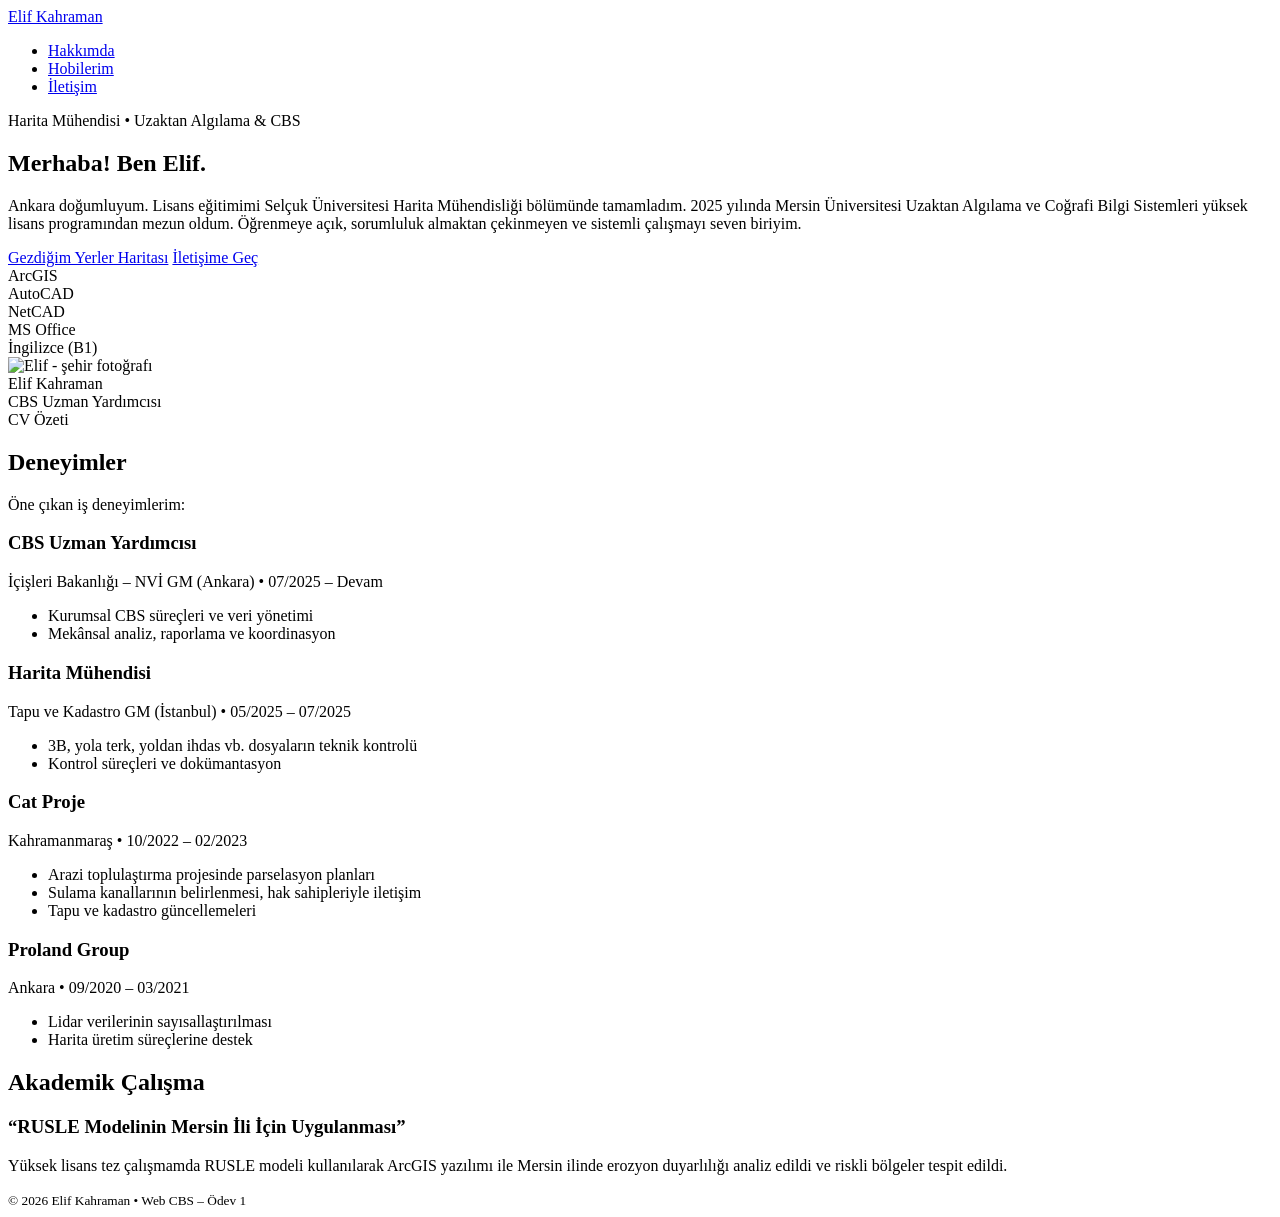
==== index.html @ 7d8a9eec "Add files via upload" ====
<!doctype html>
<html lang="tr">
<head>
  <meta charset="utf-8" />
  <meta name="viewport" content="width=device-width,initial-scale=1" />
  <title>Elif Kahraman | Hakkımda</title>
  <link rel="stylesheet" href="css/style.css" />
  <meta name="description" content="Kişisel web sayfası: Hakkımda, Hobilerim ve İletişim." />
</head>
<body>
  <header>
    <div class="container nav">
      <a class="brand" href="index.html" aria-label="Ana sayfa">
        <span class="dot"></span>
        <span>Elif Kahraman</span>
      </a>
      <nav>
        <ul>
          <li><a href="index.html">Hakkımda</a></li>
          <li><a href="hobilerim.html">Hobilerim</a></li>
          <li><a href="iletisim.html">İletişim</a></li>
        </ul>
      </nav>
    </div>
  </header>

  <main class="container">
    
<section class="hero">
  <div>
    <div class="kicker"><span></span> Harita Mühendisi • Uzaktan Algılama & CBS</div>
    <h1>Merhaba! Ben Elif.</h1>
    <p class="lead">
      Ankara doğumluyum. Lisans eğitimimi Selçuk Üniversitesi Harita Mühendisliği bölümünde tamamladım.
      2025 yılında Mersin Üniversitesi Uzaktan Algılama ve Coğrafi Bilgi Sistemleri yüksek lisans programından mezun oldum.
      Öğrenmeye açık, sorumluluk almaktan çekinmeyen ve sistemli çalışmayı seven biriyim.
    </p>

    <div class="actions">
      <a class="btn primary" href="hobilerim.html">Gezdiğim Yerler Haritası</a>
      <a class="btn" href="iletisim.html">İletişime Geç</a>
    </div>

    <div class="badges">
      <div class="badge">ArcGIS</div>
      <div class="badge">AutoCAD</div>
      <div class="badge">NetCAD</div>
      <div class="badge">MS Office</div>
      <div class="badge">İngilizce (B1)</div>
    </div>
  </div>

  <div class="profile-card">
    <img src="assets/foto.jpg" alt="Elif - şehir fotoğrafı" />
    <div class="meta">
      <div>
        <div class="name">Elif Kahraman</div>
        <div class="role">CBS Uzman Yardımcısı</div>
      </div>
      <div class="chip">CV Özeti</div>
    </div>
  </div>
</section>

<section class="section">
  <h2>Deneyimler</h2>
  <p>Öne çıkan iş deneyimlerim:</p>

  <div class="grid">
    <article class="card">
      <h3>CBS Uzman Yardımcısı</h3>
      <p>İçişleri Bakanlığı – NVİ GM (Ankara) • 07/2025 – Devam</p>
      <ul>
        <li>Kurumsal CBS süreçleri ve veri yönetimi</li>
        <li>Mekânsal analiz, raporlama ve koordinasyon</li>
      </ul>
    </article>

    <article class="card">
      <h3>Harita Mühendisi</h3>
      <p>Tapu ve Kadastro GM (İstanbul) • 05/2025 – 07/2025</p>
      <ul>
        <li>3B, yola terk, yoldan ihdas vb. dosyaların teknik kontrolü</li>
        <li>Kontrol süreçleri ve dokümantasyon</li>
      </ul>
    </article>

    <article class="card">
      <h3>Cat Proje</h3>
      <p>Kahramanmaraş • 10/2022 – 02/2023</p>
      <ul>
        <li>Arazi toplulaştırma projesinde parselasyon planları</li>
        <li>Sulama kanallarının belirlenmesi, hak sahipleriyle iletişim</li>
        <li>Tapu ve kadastro güncellemeleri</li>
      </ul>
    </article>

    <article class="card">
      <h3>Proland Group</h3>
      <p>Ankara • 09/2020 – 03/2021</p>
      <ul>
        <li>Lidar verilerinin sayısallaştırılması</li>
        <li>Harita üretim süreçlerine destek</li>
      </ul>
    </article>
  </div>
</section>

<section class="section">
  <h2>Akademik Çalışma</h2>
  <div class="card" style="grid-column: span 12;">
    <h3>“RUSLE Modelinin Mersin İli İçin Uygulanması”</h3>
    <p>
      Yüksek lisans tez çalışmamda RUSLE modeli kullanılarak ArcGIS yazılımı ile Mersin ilinde erozyon duyarlılığı analiz edildi ve riskli bölgeler tespit edildi.
    </p>
  </div>
</section>

  </main>

  <footer class="footer">
    <div class="container">
      <small>© <span id="y"></span> Elif Kahraman • Web CBS – Ödev 1</small>
    </div>
  </footer>

  <script src="js/main.js"></script>
  <script>
    document.getElementById("y").textContent = new Date().getFullYear();
  </script>
  
</body>
</html>
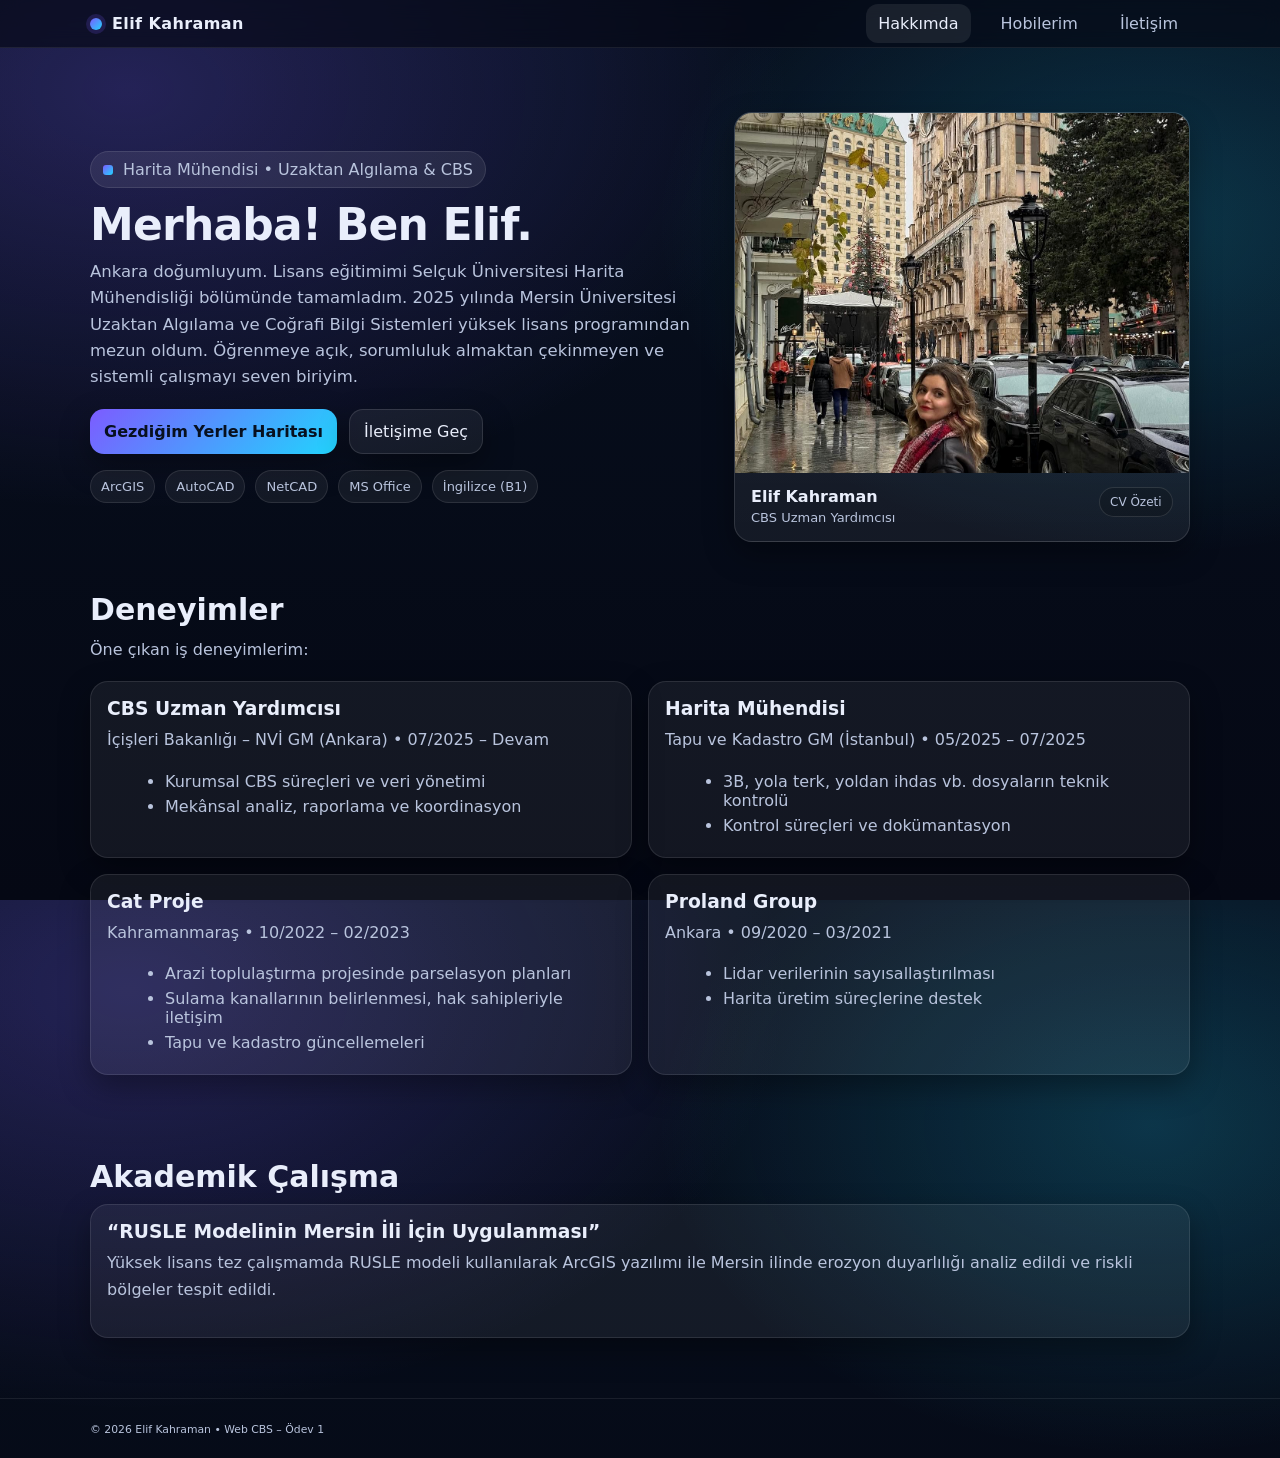
==== commit cc89902d: "Update index.html" ====
--- a/index.html
+++ b/index.html
@@ -51,7 +51,7 @@
   </div>
 
   <div class="profile-card">
-    <img src="assets/foto.jpg" alt="Elif - şehir fotoğrafı" />
+    <img src="foto.jpg" alt="Elif - şehir fotoğrafı" />
     <div class="meta">
       <div>
         <div class="name">Elif Kahraman</div>
--- a/css/style.css
+++ b/css/style.css
@@ -0,0 +1,231 @@
+
+:root{
+  --bg:#0b1220;
+  --card:rgba(255,255,255,.08);
+  --card2:rgba(255,255,255,.12);
+  --text:#e9eefb;
+  --muted:#b9c4dd;
+  --accent:#7c5cff;
+  --accent2:#21d4fd;
+  --shadow: 0 12px 30px rgba(0,0,0,.35);
+  --radius:18px;
+}
+*{box-sizing:border-box}
+html,body{height:100%}
+body{
+  margin:0;
+  font-family: system-ui,-apple-system,Segoe UI,Roboto,Arial,Helvetica,sans-serif;
+  color:var(--text);
+  background: radial-gradient(1100px 700px at 10% 10%, rgba(124,92,255,.25), transparent 60%),
+              radial-gradient(900px 600px at 90% 25%, rgba(33,212,253,.20), transparent 55%),
+              linear-gradient(180deg, #07101f 0%, #050814 100%);
+  overflow-x:hidden;
+}
+
+a{color:inherit; text-decoration:none}
+.container{width:min(1100px, 92vw); margin:0 auto}
+
+header{
+  position:sticky; top:0; z-index:20;
+  backdrop-filter: blur(10px);
+  background: rgba(5,8,20,.65);
+  border-bottom: 1px solid rgba(255,255,255,.08);
+}
+.nav{
+  display:flex; align-items:center; justify-content:space-between;
+  padding:14px 0;
+}
+.brand{
+  display:flex; align-items:center; gap:10px;
+  font-weight:800; letter-spacing:.4px;
+}
+.brand .dot{
+  width:12px; height:12px; border-radius:50%;
+  background: linear-gradient(135deg, var(--accent), var(--accent2));
+  box-shadow: 0 0 0 4px rgba(124,92,255,.18);
+  animation:pulse 2.6s ease-in-out infinite;
+}
+nav ul{list-style:none; display:flex; gap:18px; padding:0; margin:0}
+nav a{
+  padding:10px 12px;
+  border-radius:12px;
+  color:var(--muted);
+  transition:.22s ease;
+}
+nav a:hover, nav a.active{
+  background: rgba(255,255,255,.08);
+  color:var(--text);
+}
+
+.hero{
+  padding:64px 0 26px;
+  display:grid;
+  grid-template-columns: 1.15fr .85fr;
+  gap:28px;
+  align-items:center;
+}
+@media (max-width:860px){
+  .hero{grid-template-columns:1fr; padding-top:42px}
+}
+.kicker{
+  display:inline-flex; gap:10px; align-items:center;
+  padding:8px 12px; border-radius:999px;
+  background: rgba(255,255,255,.08);
+  border:1px solid rgba(255,255,255,.10);
+  color:var(--muted);
+  width:fit-content;
+  animation: fadeInUp .8s ease both;
+}
+.kicker span{
+  display:inline-block;
+  width:10px; height:10px; border-radius:3px;
+  background: linear-gradient(135deg, var(--accent), var(--accent2));
+}
+h1{
+  margin:14px 0 10px;
+  font-size: clamp(30px, 4.2vw, 44px);
+  line-height:1.06;
+  letter-spacing:-.8px;
+  animation: fadeInUp .85s .05s ease both;
+}
+.lead{
+  margin:0 0 18px;
+  color:var(--muted);
+  font-size: 16.5px;
+  line-height:1.6;
+  animation: fadeInUp .9s .12s ease both;
+}
+.actions{display:flex; gap:12px; flex-wrap:wrap; animation: fadeInUp .95s .2s ease both}
+.btn{
+  display:inline-flex; align-items:center; gap:10px;
+  padding:12px 14px;
+  border-radius:14px;
+  border:1px solid rgba(255,255,255,.12);
+  background: rgba(255,255,255,.06);
+  box-shadow: var(--shadow);
+  transition: transform .18s ease, background .18s ease;
+}
+.btn:hover{transform: translateY(-2px); background: rgba(255,255,255,.10)}
+.btn.primary{
+  border:0;
+  background: linear-gradient(135deg, var(--accent), var(--accent2));
+  color:#07101f;
+  font-weight:750;
+}
+.btn.primary:hover{filter:saturate(1.05) brightness(1.02)}
+.badges{display:flex; gap:10px; flex-wrap:wrap; margin-top:16px; animation: fadeInUp 1s .28s ease both}
+.badge{
+  padding:8px 10px;
+  border-radius:999px;
+  background: rgba(255,255,255,.06);
+  border:1px solid rgba(255,255,255,.10);
+  color:var(--muted);
+  font-size:13px;
+}
+
+.profile-card{
+  background: linear-gradient(180deg, rgba(255,255,255,.10), rgba(255,255,255,.06));
+  border:1px solid rgba(255,255,255,.12);
+  border-radius: var(--radius);
+  box-shadow: var(--shadow);
+  overflow:hidden;
+  animation: floatIn 1s ease both;
+}
+.profile-card img{width:100%; height:360px; object-fit:cover; display:block; filter: contrast(1.03) saturate(1.05)}
+.profile-card .meta{
+  padding:14px 16px 16px;
+  display:flex; justify-content:space-between; align-items:flex-start; gap:10px;
+}
+.profile-card .meta .name{font-weight:800}
+.profile-card .meta .role{color:var(--muted); font-size:13px; margin-top:4px}
+.profile-card .meta .chip{
+  padding:7px 10px;
+  border-radius:999px;
+  background: rgba(0,0,0,.18);
+  border:1px solid rgba(255,255,255,.12);
+  color:var(--muted);
+  font-size:12px;
+}
+
+.section{padding:24px 0 60px}
+.section h2{
+  font-size: clamp(22px, 2.7vw, 30px);
+  margin:0 0 10px;
+}
+.section p{color:var(--muted); line-height:1.65; margin:0 0 18px}
+
+.grid{
+  display:grid;
+  grid-template-columns: repeat(12, 1fr);
+  gap:16px;
+}
+.card{
+  grid-column: span 6;
+  background: rgba(255,255,255,.06);
+  border:1px solid rgba(255,255,255,.10);
+  border-radius: var(--radius);
+  padding:16px;
+  box-shadow: var(--shadow);
+  transition: transform .18s ease, background .18s ease;
+}
+.card:hover{transform: translateY(-3px); background: rgba(255,255,255,.08)}
+.card h3{margin:0 0 8px}
+.card ul{margin:10px 0 0 18px; color:var(--muted)}
+.card li{margin:6px 0}
+@media (max-width:860px){
+  .card{grid-column: span 12}
+}
+
+.split{
+  display:grid;
+  grid-template-columns: 1fr 1fr;
+  gap:16px;
+}
+@media (max-width:860px){ .split{grid-template-columns:1fr} }
+
+.footer{
+  padding:22px 0;
+  border-top:1px solid rgba(255,255,255,.08);
+  color:var(--muted);
+  font-size:13px;
+}
+small a{color:var(--text); text-decoration:underline; text-decoration-color: rgba(255,255,255,.25)}
+
+.map-wrap{
+  background: rgba(255,255,255,.06);
+  border:1px solid rgba(255,255,255,.10);
+  border-radius: var(--radius);
+  box-shadow: var(--shadow);
+  overflow:hidden;
+}
+#map{height:520px}
+.map-caption{padding:12px 14px; color:var(--muted); font-size:13px}
+
+.form{
+  display:grid; gap:12px;
+}
+.input, textarea{
+  width:100%;
+  background: rgba(255,255,255,.05);
+  border:1px solid rgba(255,255,255,.12);
+  border-radius: 14px;
+  padding:12px 12px;
+  color:var(--text);
+  outline:none;
+}
+textarea{min-height:130px; resize:vertical}
+.input:focus, textarea:focus{border-color: rgba(33,212,253,.5); box-shadow: 0 0 0 4px rgba(33,212,253,.12)}
+.helper{font-size:13px; color:var(--muted); margin-top:6px}
+
+@keyframes fadeInUp{
+  from{opacity:0; transform: translateY(10px)}
+  to{opacity:1; transform: translateY(0)}
+}
+@keyframes floatIn{
+  from{opacity:0; transform: translateY(10px) scale(.98)}
+  to{opacity:1; transform: translateY(0) scale(1)}
+}
+@keyframes pulse{
+  0%,100%{transform: scale(1); box-shadow:0 0 0 4px rgba(124,92,255,.18)}
+  50%{transform: scale(1.12); box-shadow:0 0 0 6px rgba(124,92,255,.10)}
+}
